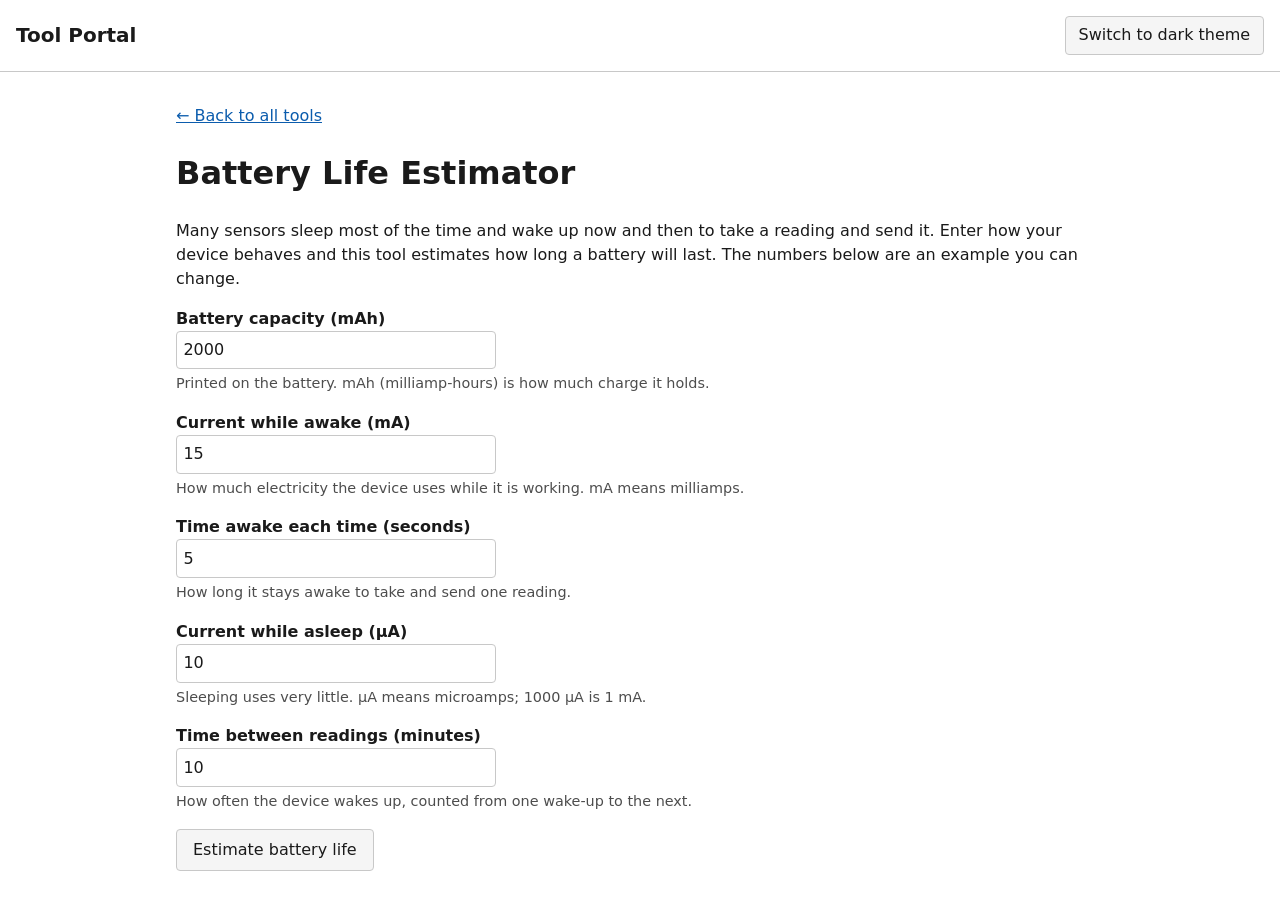
==== battery-estimator.html @ 3aaa15f7 "Replace placeholder with the battery life estimator Co-Authored-By: Claude Sonnet 5.5 <noreply@anthr" ====
<!DOCTYPE html>
<html lang="en" data-theme="light">
<head>
  <meta charset="UTF-8">
  <meta name="viewport" content="width=device-width, initial-scale=1">
  <title>Battery Life Estimator | Tool Portal</title>
  <link rel="stylesheet" href="css/style.css">
  <script src="js/theme.js"></script>
  <script src="js/battery.js" defer></script>
</head>
<body>
  <header>
    <a class="site-title" href="index.html">Tool Portal</a>
    <button id="theme-toggle" type="button">Switch to dark theme</button>
  </header>

  <main>
    <p><a href="index.html">&larr; Back to all tools</a></p>
    <h1>Battery Life Estimator</h1>
    <p>
      Many sensors sleep most of the time and wake up now and then to take a
      reading and send it. Enter how your device behaves and this tool
      estimates how long a battery will last. The numbers below are an example
      you can change.
    </p>

    <form id="battery-form" novalidate>
      <div class="field">
        <label for="capacity">Battery capacity (mAh)</label>
        <input id="capacity" type="number" step="any" min="0" value="2000" inputmode="decimal">
        <p class="hint">Printed on the battery. mAh (milliamp-hours) is how much charge it holds.</p>
      </div>

      <div class="field">
        <label for="active-current">Current while awake (mA)</label>
        <input id="active-current" type="number" step="any" min="0" value="15" inputmode="decimal">
        <p class="hint">How much electricity the device uses while it is working. mA means milliamps.</p>
      </div>

      <div class="field">
        <label for="active-time">Time awake each time (seconds)</label>
        <input id="active-time" type="number" step="any" min="0" value="5" inputmode="decimal">
        <p class="hint">How long it stays awake to take and send one reading.</p>
      </div>

      <div class="field">
        <label for="sleep-current">Current while asleep (µA)</label>
        <input id="sleep-current" type="number" step="any" min="0" value="10" inputmode="decimal">
        <p class="hint">Sleeping uses very little. µA means microamps; 1000 µA is 1 mA.</p>
      </div>

      <div class="field">
        <label for="interval">Time between readings (minutes)</label>
        <input id="interval" type="number" step="any" min="0" value="10" inputmode="decimal">
        <p class="hint">How often the device wakes up, counted from one wake-up to the next.</p>
      </div>

      <button id="calculate" type="submit">Estimate battery life</button>
    </form>

    <div id="result" aria-live="polite"></div>
  </main>
</body>
</html>
---- css/style.css ----
/* Colors live in variables so the light and dark themes only differ here. */
:root {
  --bg: #ffffff;
  --text: #1a1a1a;
  --muted: #4d4d4d;
  --border: #c8c8c8;
  --card-bg: #f5f5f5;
  --link: #0b5cad;
  --error: #b00020;
}

:root[data-theme="dark"] {
  --bg: #121212;
  --text: #f0f0f0;
  --muted: #b8b8b8;
  --border: #444444;
  --card-bg: #1e1e1e;
  --link: #7ab7ff;
  --error: #ff9a9a;
}

* {
  box-sizing: border-box;
}

body {
  margin: 0;
  background: var(--bg);
  color: var(--text);
  font-family: system-ui, sans-serif;
  line-height: 1.5;
}

a {
  color: var(--link);
}

header {
  display: flex;
  flex-wrap: wrap;
  align-items: center;
  justify-content: space-between;
  gap: 0.5rem 1rem;
  padding: 1rem;
  border-bottom: 1px solid var(--border);
}

.site-title {
  font-size: 1.25rem;
  font-weight: bold;
  color: var(--text);
  text-decoration: none;
}

#theme-toggle {
  padding: 0.4rem 0.8rem;
  border: 1px solid var(--border);
  border-radius: 4px;
  background: var(--card-bg);
  color: var(--text);
  font: inherit;
  cursor: pointer;
}

main {
  max-width: 60rem;
  margin: 0 auto;
  padding: 1rem;
}

.tool-list {
  display: grid;
  grid-template-columns: repeat(auto-fill, minmax(16rem, 1fr));
  gap: 1rem;
  padding: 0;
  list-style: none;
}

.tool-card {
  display: block;
  height: 100%;
  padding: 1rem;
  border: 1px solid var(--border);
  border-radius: 6px;
  background: var(--card-bg);
  color: var(--text);
  text-decoration: none;
}

.tool-card:hover,
.tool-card:focus-visible {
  border-color: var(--link);
}

.tool-card h3 {
  margin: 0 0 0.25rem;
  color: var(--link);
}

.tool-card p {
  margin: 0;
  color: var(--muted);
}

.field {
  margin-bottom: 1rem;
}

label {
  display: block;
  font-weight: bold;
}

input {
  width: 100%;
  max-width: 20rem;
  padding: 0.4rem;
  border: 1px solid var(--border);
  border-radius: 4px;
  background: var(--bg);
  color: var(--text);
  font: inherit;
}

.hint {
  margin: 0.25rem 0 0;
  color: var(--muted);
  font-size: 0.9rem;
}

#calculate {
  padding: 0.5rem 1rem;
  border: 1px solid var(--border);
  border-radius: 4px;
  background: var(--card-bg);
  color: var(--text);
  font: inherit;
  cursor: pointer;
}

#result {
  margin-top: 1.5rem;
}

#result:not(:empty) {
  padding: 1rem;
  border: 1px solid var(--border);
  border-radius: 6px;
  background: var(--card-bg);
}

#result.error {
  border-color: var(--error);
  color: var(--error);
}

#result h2 {
  margin-top: 0;
}

.big {
  font-size: 1.5rem;
  font-weight: bold;
}
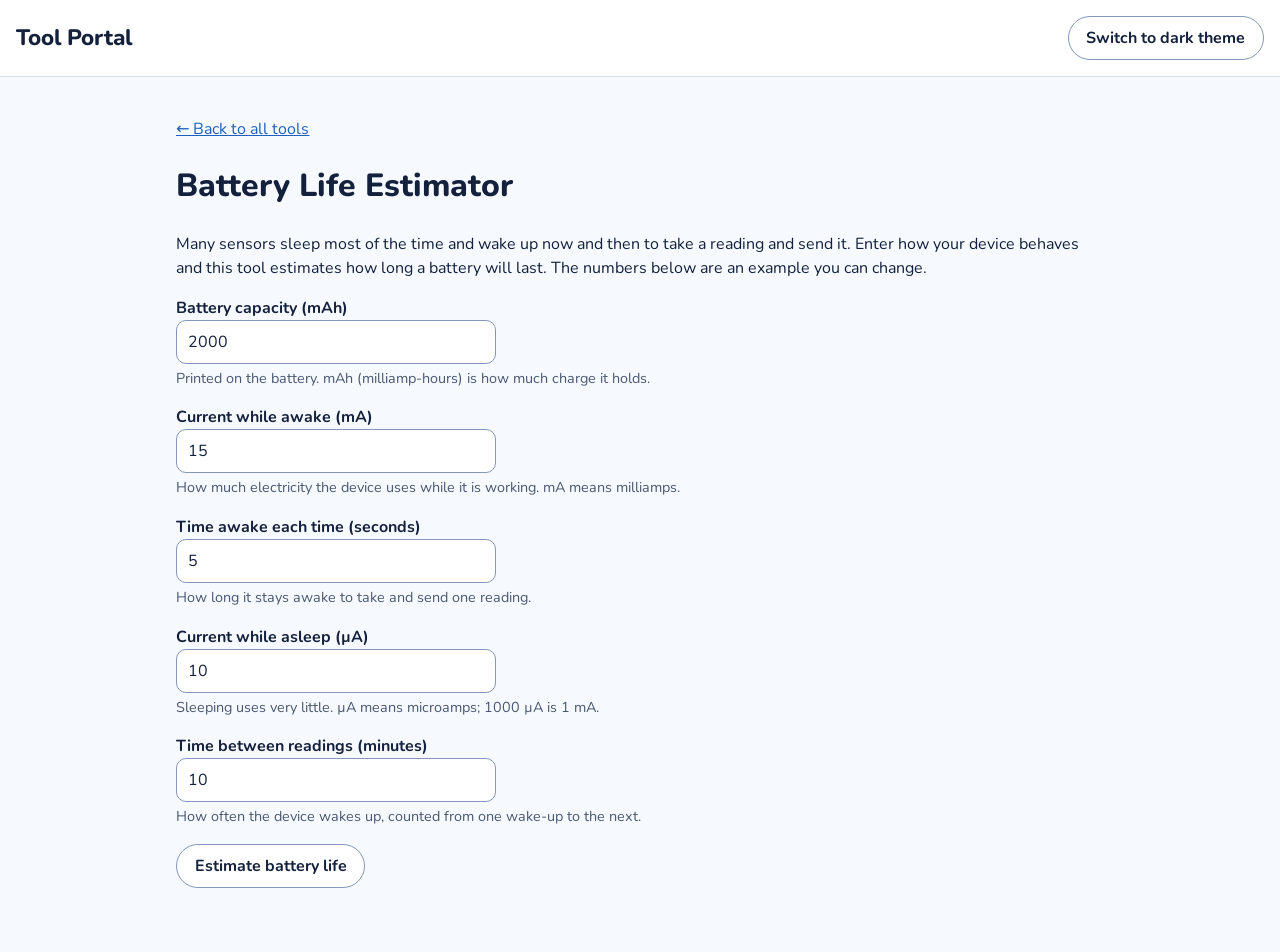
==== commit 9c08997a: "Apply Clean Classroom design to the site Co-Authored-By: Claude Sonnet 5.5 <noreply@anthropic.com> C" ====
--- a/battery-estimator.html
+++ b/battery-estimator.html
@@ -4,6 +4,9 @@
   <meta charset="UTF-8">
   <meta name="viewport" content="width=device-width, initial-scale=1">
   <title>Battery Life Estimator | Tool Portal</title>
+  <link rel="preconnect" href="https://fonts.googleapis.com">
+  <link rel="preconnect" href="https://fonts.gstatic.com" crossorigin>
+  <link href="https://fonts.googleapis.com/css2?family=Nunito:wght@400;700;800&display=swap" rel="stylesheet">
   <link rel="stylesheet" href="css/style.css">
   <script src="js/theme.js"></script>
   <script src="js/battery.js" defer></script>
--- a/css/style.css
+++ b/css/style.css
@@ -1,22 +1,27 @@
-/* Colors live in variables so the light and dark themes only differ here. */
+/* Clean Classroom design: soft blue on near-white, rounded shapes, Nunito.
+   Colors live in variables so the light and dark themes only differ here. */
 :root {
-  --bg: #ffffff;
-  --text: #1a1a1a;
-  --muted: #4d4d4d;
-  --border: #c8c8c8;
-  --card-bg: #f5f5f5;
-  --link: #0b5cad;
+  --bg: #f6f9fe;
+  --surface: #ffffff;
+  --text: #14213d;
+  --muted: #4a5873;
+  --border: #d5deee;
+  --control-border: #8497b8;
+  --link: #1f5fbd;
   --error: #b00020;
+  --shadow: 0 2px 8px rgba(20, 33, 61, 0.08);
 }
 
 :root[data-theme="dark"] {
-  --bg: #121212;
-  --text: #f0f0f0;
-  --muted: #b8b8b8;
-  --border: #444444;
-  --card-bg: #1e1e1e;
-  --link: #7ab7ff;
+  --bg: #0e1a2e;
+  --surface: #16253f;
+  --text: #eaf1ff;
+  --muted: #a9b8d4;
+  --border: #2b3c5e;
+  --control-border: #6f86b3;
+  --link: #8db8ff;
   --error: #ff9a9a;
+  --shadow: none;
 }
 
 * {
@@ -27,8 +32,14 @@
   margin: 0;
   background: var(--bg);
   color: var(--text);
-  font-family: system-ui, sans-serif;
+  font-family: 'Nunito', system-ui, sans-serif;
   line-height: 1.5;
+}
+
+h1,
+h2,
+h3 {
+  font-weight: 800;
 }
 
 a {
@@ -42,30 +53,34 @@
   justify-content: space-between;
   gap: 0.5rem 1rem;
   padding: 1rem;
+  background: var(--surface);
   border-bottom: 1px solid var(--border);
 }
 
 .site-title {
-  font-size: 1.25rem;
-  font-weight: bold;
+  font-size: 1.4rem;
+  font-weight: 800;
   color: var(--text);
   text-decoration: none;
 }
 
-#theme-toggle {
-  padding: 0.4rem 0.8rem;
-  border: 1px solid var(--border);
-  border-radius: 4px;
-  background: var(--card-bg);
+#theme-toggle,
+#calculate {
+  min-height: 44px;
+  padding: 0 1.1rem;
+  border: 1px solid var(--control-border);
+  border-radius: 999px;
+  background: var(--surface);
   color: var(--text);
   font: inherit;
+  font-weight: 700;
   cursor: pointer;
 }
 
 main {
   max-width: 60rem;
   margin: 0 auto;
-  padding: 1rem;
+  padding: 1.5rem 1rem 2.5rem;
 }
 
 .tool-list {
@@ -79,10 +94,11 @@
 .tool-card {
   display: block;
   height: 100%;
-  padding: 1rem;
+  padding: 1.25rem;
   border: 1px solid var(--border);
-  border-radius: 6px;
-  background: var(--card-bg);
+  border-radius: 16px;
+  background: var(--surface);
+  box-shadow: var(--shadow);
   color: var(--text);
   text-decoration: none;
 }
@@ -98,8 +114,13 @@
 }
 
 .tool-card p {
-  margin: 0;
+  margin: 0 0 0.75rem;
   color: var(--muted);
+}
+
+.open-tool {
+  font-weight: 700;
+  color: var(--link);
 }
 
 .field {
@@ -108,16 +129,17 @@
 
 label {
   display: block;
-  font-weight: bold;
+  font-weight: 700;
 }
 
 input {
   width: 100%;
   max-width: 20rem;
-  padding: 0.4rem;
-  border: 1px solid var(--border);
-  border-radius: 4px;
-  background: var(--bg);
+  min-height: 44px;
+  padding: 0.4rem 0.7rem;
+  border: 1px solid var(--control-border);
+  border-radius: 10px;
+  background: var(--surface);
   color: var(--text);
   font: inherit;
 }
@@ -128,25 +150,16 @@
   font-size: 0.9rem;
 }
 
-#calculate {
-  padding: 0.5rem 1rem;
-  border: 1px solid var(--border);
-  border-radius: 4px;
-  background: var(--card-bg);
-  color: var(--text);
-  font: inherit;
-  cursor: pointer;
-}
-
 #result {
   margin-top: 1.5rem;
 }
 
 #result:not(:empty) {
-  padding: 1rem;
+  padding: 1.25rem;
   border: 1px solid var(--border);
-  border-radius: 6px;
-  background: var(--card-bg);
+  border-radius: 16px;
+  background: var(--surface);
+  box-shadow: var(--shadow);
 }
 
 #result.error {
@@ -160,5 +173,5 @@
 
 .big {
   font-size: 1.5rem;
-  font-weight: bold;
+  font-weight: 800;
 }
